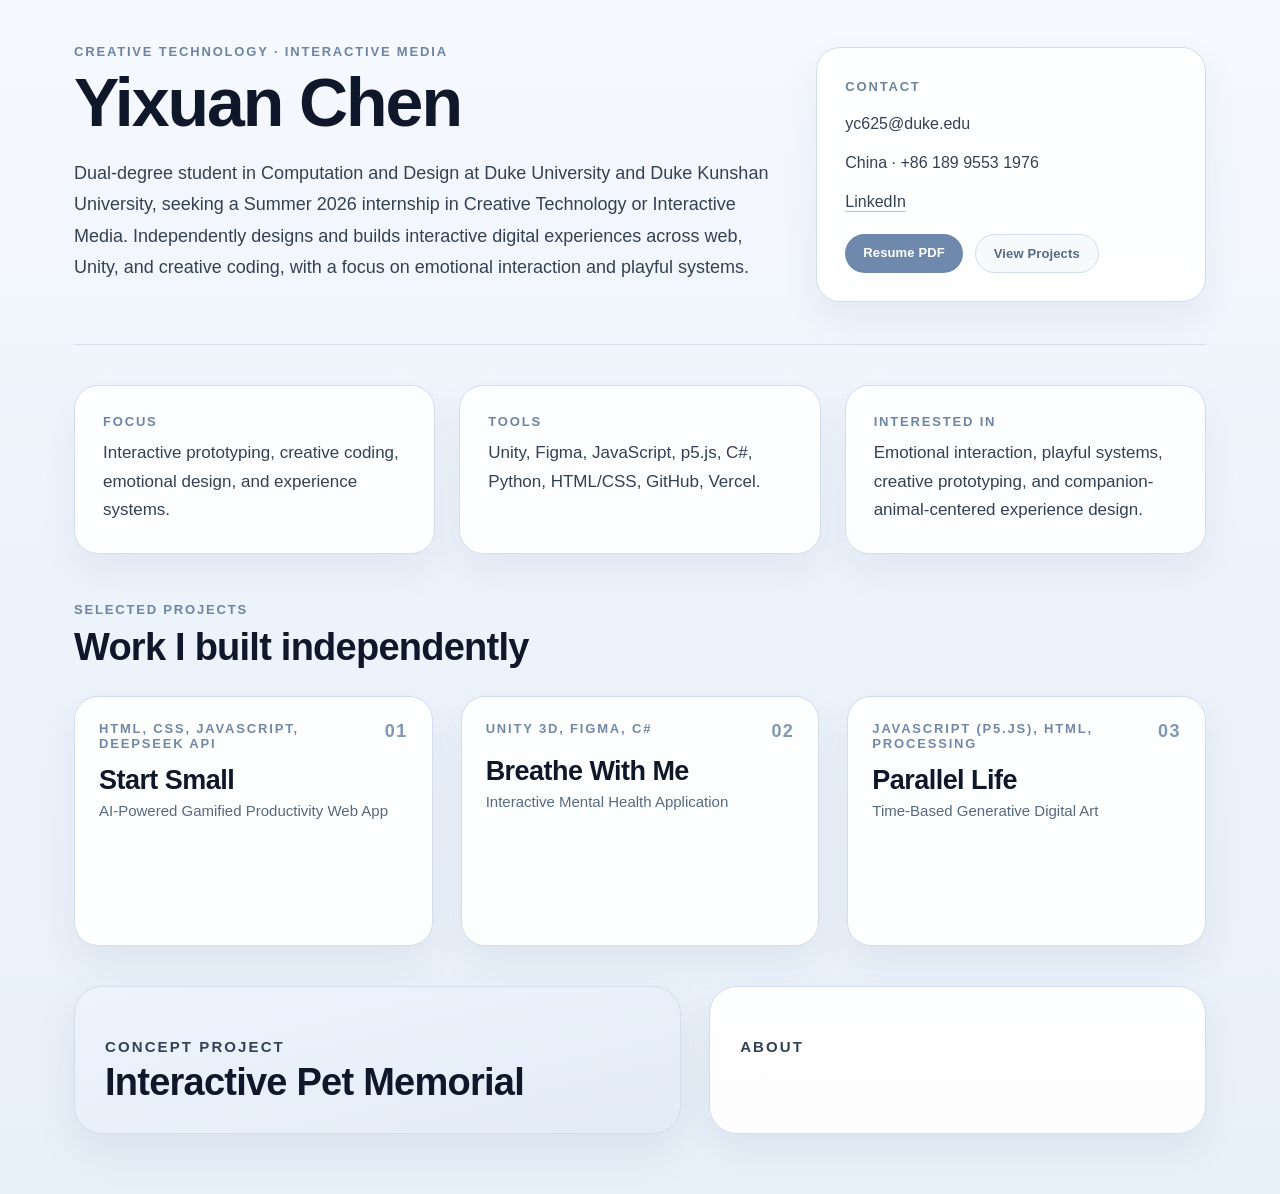
==== index.html @ 270a1a51 "Initial commit" ====
<!DOCTYPE html>
<html lang="en">
<head>
  <meta charset="UTF-8" />
  <meta name="viewport" content="width=device-width, initial-scale=1.0" />
  <title>Yixuan Chen | Portfolio</title>
  <meta
    name="description"
    content="Yixuan Chen - Creative Technology / Interactive Media portfolio"
  />
  <link rel="stylesheet" href="style.css" />
</head>
<body>
  <div class="page">
    <header class="hero">
      <div class="hero-text">
        <p class="eyebrow">Creative Technology · Interactive Media</p>
        <h1>Yixuan Chen</h1>
        <p class="summary">
          Dual-degree student in Computation and Design at Duke University and
          Duke Kunshan University, seeking a Summer 2026 internship in Creative
          Technology or Interactive Media. Independently designs and builds
          interactive digital experiences across web, Unity, and creative coding,
          with a focus on emotional interaction and playful systems.
        </p>
      </div>

      <div class="contact-card">
        <p class="card-label">Contact</p>
        <p>yc625@duke.edu</p>
        <p>China · +86 189 9553 1976</p>
        <p>
          <a
            href="https://linkedin.com/in/yixuan-chen-64a166403"
            target="_blank"
            rel="noreferrer"
          >
            LinkedIn
          </a>
        </p>

        <div class="button-row always-visible">
          <a class="btn btn-primary" href="resume.pdf" target="_blank">Resume PDF</a>
          <a class="btn btn-secondary" href="#projects">View Projects</a>
        </div>
      </div>
    </header>

    <section class="info-grid">
      <div class="info-card">
        <p class="card-label">Focus</p>
        <p>
          Interactive prototyping, creative coding, emotional design, and
          experience systems.
        </p>
      </div>

      <div class="info-card">
        <p class="card-label">Tools</p>
        <p>
          Unity, Figma, JavaScript, p5.js, C#, Python, HTML/CSS, GitHub, Vercel.
        </p>
      </div>

      <div class="info-card">
        <p class="card-label">Interested In</p>
        <p>
          Emotional interaction, playful systems, creative prototyping, and
          companion-animal-centered experience design.
        </p>
      </div>
    </section>

    <section class="projects-section" id="projects">
      <div class="section-heading">
        <p class="eyebrow">Selected Projects</p>
        <h2>Work I built independently</h2>
      </div>

      <div class="projects-grid">
        <article class="project-card">
          <div class="project-top">
            <p class="project-meta">HTML, CSS, JavaScript, DeepSeek API</p>
            <span class="project-emoji">01</span>
          </div>

          <div class="project-main">
            <h3>Start Small</h3>
            <p class="project-subtitle">AI-Powered Gamified Productivity Web App</p>
          </div>

          <div class="project-reveal">
            <p class="project-description">
              An AI-powered web experience that breaks overwhelming tasks into five
              actionable micro-steps using the DeepSeek API, built with a gamified
              interface, dynamic audio feedback, and personalized completion summaries.
            </p>

            <div class="button-row">
              <a
                class="btn btn-primary"
                href="https://start-small-seven.vercel.app"
                target="_blank"
                rel="noreferrer"
              >
                Live Demo
              </a>
            </div>
          </div>
        </article>

        <article class="project-card">
          <div class="project-top">
            <p class="project-meta">Unity 3D, Figma, C#</p>
            <span class="project-emoji">02</span>
          </div>

          <div class="project-main">
            <h3>Breathe With Me</h3>
            <p class="project-subtitle">Interactive Mental Health Application</p>
          </div>

          <div class="project-reveal">
            <p class="project-description">
              An interactive wellness application with nine guided breathing modes
              tailored to different emotional states, built end-to-end from UI/UX
              design in Figma to Unity implementation with custom timing and visual
              feedback systems.
            </p>

            <div class="button-row">
              <a
                class="btn btn-primary"
                href="https://chessiecyx.github.io/Breathe-With-Me/"
                target="_blank"
                rel="noreferrer"
              >
                Project Demo
              </a>
            </div>
          </div>
        </article>

        <article class="project-card">
          <div class="project-top">
            <p class="project-meta">JavaScript (p5.js), HTML, Processing</p>
            <span class="project-emoji">03</span>
          </div>

          <div class="project-main">
            <h3>Parallel Life</h3>
            <p class="project-subtitle">Time-Based Generative Digital Art</p>
          </div>

          <div class="project-reveal">
            <p class="project-description">
              A real-time generative artwork that renders a source image across an
              85-year simulated lifespan using 90,000 pixels, with time-based logic
              and interactive viewing modes connecting personal chronology with
              computational visual expression.
            </p>

            <div class="button-row">
              <a
                class="btn btn-primary"
                href="https://chessiecyx.github.io/Parallel-Life/"
                target="_blank"
                rel="noreferrer"
              >
                Live Demo
              </a>
            </div>
          </div>
        </article>
      </div>
    </section>

    <section class="bottom-grid">
      <div class="concept-card hover-card">
        <p class="card-label">Concept Project</p>
        <h2>Interactive Pet Memorial</h2>

        <div class="hover-reveal">
          <p>
            An early concept for an interactive digital memorial space centered on
            digital afterlife, remembrance, and emotional continuity.
          </p>
          <p class="muted">
            Exploring behavioral interaction and 3D environments for
            companion-animal-centered experience design.
          </p>
        </div>
      </div>

      <div class="about-card hover-card">
        <p class="card-label">About</p>

        <div class="hover-reveal visible-by-default-mobile">
          <p>
            I am a dual-degree student at Duke University and Duke Kunshan
            University studying Computation and Design. My work often explores
            emotional states, memory, time, and small moments of interaction
            through prototypes that are both expressive and technically built.
          </p>
        </div>
      </div>
    </section>
  </div>
</body>
</html>
---- style.css ----
* {
    box-sizing: border-box;
  }
  
  html {
    scroll-behavior: smooth;
  }
  
  body {
    margin: 0;
    font-family: Arial, Helvetica, sans-serif;
    color: #334155;
    background: linear-gradient(to bottom, #f6f9fe 0%, #edf3fb 48%, #e8f0f8 100%);
  }
  
  a {
    color: inherit;
    text-decoration: none;
  }
  
  .page {
    max-width: 1180px;
    margin: 0 auto;
    padding: 44px 24px 60px;
  }
  
  .eyebrow,
  .card-label,
  .project-meta {
    font-size: 13px;
    letter-spacing: 0.14em;
    text-transform: uppercase;
    color: #6d84a2;
    margin: 0 0 10px;
    font-weight: 600;
  }
  
  .hero {
    display: grid;
    grid-template-columns: 1.45fr 0.8fr;
    gap: 36px;
    align-items: end;
    padding-bottom: 42px;
    border-bottom: 1px solid rgba(126, 145, 171, 0.22);
  }
  
  .hero h1 {
    margin: 0;
    font-size: 68px;
    line-height: 0.98;
    color: #0f172a;
    letter-spacing: -0.03em;
  }
  
  .summary {
    max-width: 760px;
    margin-top: 22px;
    font-size: 18px;
    line-height: 1.75;
    color: #334155;
  }
  
  .contact-card,
  .info-card,
  .project-card,
  .about-card {
    background: rgba(255, 255, 255, 0.9);
    border: 1px solid #d3ddeb;
    border-radius: 24px;
    box-shadow: 0 16px 36px rgba(44, 72, 116, 0.07);
  }
  
  .contact-card {
    padding: 28px;
    backdrop-filter: blur(8px);
  }
  
  .contact-card p {
    margin: 0 0 12px;
    line-height: 1.7;
  }
  
  .contact-card a:not(.btn) {
    text-decoration: underline;
    text-decoration-color: #aebfd4;
    text-underline-offset: 4px;
  }
  
  .info-grid {
    display: grid;
    grid-template-columns: repeat(3, 1fr);
    gap: 24px;
    padding: 40px 0;
  }
  
  .info-card {
    padding: 28px;
  }
  
  .info-card p:last-child {
    margin: 0;
    font-size: 17px;
    line-height: 1.7;
    color: #334155;
  }
  
  .section-heading {
    margin-bottom: 28px;
  }
  
  .section-heading h2,
  .concept-card h2 {
    margin: 0;
    font-size: 38px;
    line-height: 1.08;
    color: #0f172a;
    letter-spacing: -0.02em;
  }
  
  .projects-section {
    padding: 8px 0 0;
  }
  
  .projects-grid {
    display: grid;
    grid-template-columns: repeat(3, 1fr);
    gap: 28px;
  }
  
  .project-card {
    padding: 24px 24px 22px;
    display: flex;
    flex-direction: column;
    min-height: 250px;
    transition: transform 0.24s ease, box-shadow 0.24s ease, border-color 0.24s ease, background 0.24s ease;
    overflow: hidden;
  }
  
  .project-card:hover {
    transform: translateY(-4px);
    border-color: #bccde1;
    box-shadow: 0 22px 44px rgba(78, 108, 148, 0.14);
    background: rgba(255, 255, 255, 0.97);
  }
  
  .project-top {
    display: flex;
    justify-content: space-between;
    align-items: flex-start;
    gap: 12px;
  }
  
  .project-meta {
    margin-bottom: 0;
    transition: color 0.24s ease;
    color: #7288a6;
  }
  
  .project-card:hover .project-meta {
    color: #567094;
  }
  
  .project-emoji {
    font-size: 18px;
    color: #8197b4;
    font-weight: 700;
    letter-spacing: 0.08em;
    transition: color 0.24s ease, transform 0.24s ease;
  }
  
  .project-card:hover .project-emoji {
    color: #587297;
    transform: translateY(-1px);
  }
  
  .project-main {
    margin-top: 14px;
  }
  
  .project-card h3 {
    margin: 0 0 4px;
    font-size: 27px;
    line-height: 1.12;
    color: #0f172a;
    letter-spacing: -0.02em;
  }
  
  .project-subtitle {
    margin: 0;
    font-size: 15px;
    line-height: 1.5;
    color: #556a82;
    transition: color 0.24s ease;
  }
  
  .project-card:hover .project-subtitle {
    color: #40566f;
  }
  
  .project-reveal {
    margin-top: auto;
    max-height: 0;
    opacity: 0;
    overflow: hidden;
    transform: translateY(8px);
    transition: max-height 0.35s ease, opacity 0.28s ease, transform 0.28s ease;
  }
  
  .project-card:hover .project-reveal,
  .project-card:focus-within .project-reveal {
    max-height: 240px;
    opacity: 1;
    transform: translateY(0);
  }
  
  .project-description {
    margin-top: 16px;
    margin-bottom: 0;
    font-size: 15px;
    line-height: 1.8;
    color: #334155;
  }
  
  .button-row {
    display: flex;
    flex-wrap: wrap;
    gap: 12px;
    margin-top: 18px;
  }
  
  .always-visible {
    margin-top: 18px;
  }
  
  .btn {
    display: inline-block;
    padding: 11px 18px;
    border-radius: 999px;
    font-size: 13px;
    font-weight: 600;
    letter-spacing: 0.01em;
    transition: all 0.22s ease;
  }
  
  .btn-primary {
    background: #6f89ad;
    color: white;
  }
  
  .btn-primary:hover {
    background: #5e7a9f;
    transform: translateY(-1px);
  }
  
  .btn-secondary {
    background: #f7fafd;
    color: #556a82;
    border: 1px solid #d1dce8;
  }
  
  .btn-secondary:hover {
    background: #eef4f9;
    transform: translateY(-1px);
  }
  
  .project-card .btn-primary {
    background: #7791b4;
  }
  
  .project-card:hover .btn-primary {
    background: #637fa4;
  }
  
  .project-card:hover .btn-primary:hover {
    background: #557095;
  }
  
  .bottom-grid {
    display: grid;
    grid-template-columns: 1.1fr 0.9fr;
    gap: 28px;
    padding-top: 40px;
  }
  
  .concept-card,
  .about-card {
    padding: 30px;
    border-radius: 28px;
    position: relative;
    overflow: hidden;
    transition: transform 0.24s ease, box-shadow 0.24s ease, border-color 0.24s ease, background 0.24s ease;
  }
  
  .concept-card {
    border: 1px solid #d3ddeb;
    background: linear-gradient(to bottom right, #edf4fe, #e3ebf6);
    box-shadow: 0 18px 40px rgba(78, 108, 148, 0.1);
  }
  
  .hover-card:hover {
    transform: translateY(-3px);
    border-color: #bccde1;
    box-shadow: 0 20px 42px rgba(78, 108, 148, 0.13);
  }
  
  .hover-reveal {
    max-height: 0;
    opacity: 0;
    overflow: hidden;
    transform: translateY(8px);
    transition: max-height 0.35s ease, opacity 0.28s ease, transform 0.28s ease;
  }
  
  .hover-card:hover .hover-reveal,
  .hover-card:focus-within .hover-reveal {
    max-height: 240px;
    opacity: 1;
    transform: translateY(0);
  }
  
  .concept-card p,
  .about-card p {
    margin: 16px 0 0;
    font-size: 15px;
    line-height: 1.9;
    color: #334155;
  }
  
  .muted {
    color: #556a82;
  }
  
  @media (max-width: 980px) {
    .hero,
    .info-grid,
    .projects-grid,
    .bottom-grid {
      grid-template-columns: 1fr;
    }
  
    .hero h1 {
      font-size: 50px;
    }
  
    .section-heading h2,
    .concept-card h2 {
      font-size: 32px;
    }
  
    .project-card {
      min-height: auto;
    }
  
    .project-reveal,
    .hover-reveal {
      max-height: 500px;
      opacity: 1;
      overflow: visible;
      transform: translateY(0);
    }
  }
  
  @media (hover: none) {
    .project-reveal,
    .hover-reveal {
      max-height: 500px;
      opacity: 1;
      overflow: visible;
      transform: translateY(0);
    }
  
    .project-card {
      min-height: auto;
    }
  }
  
  @media (max-width: 640px) {
    .page {
      padding: 28px 16px 40px;
    }
  
    .hero h1 {
      font-size: 40px;
    }
  
    .summary {
      font-size: 16px;
      line-height: 1.7;
    }
  
    .info-card p:last-child {
      font-size: 16px;
    }
  
    .project-card h3 {
      font-size: 24px;
    }
  
    .project-subtitle {
      font-size: 15px;
    }
  }
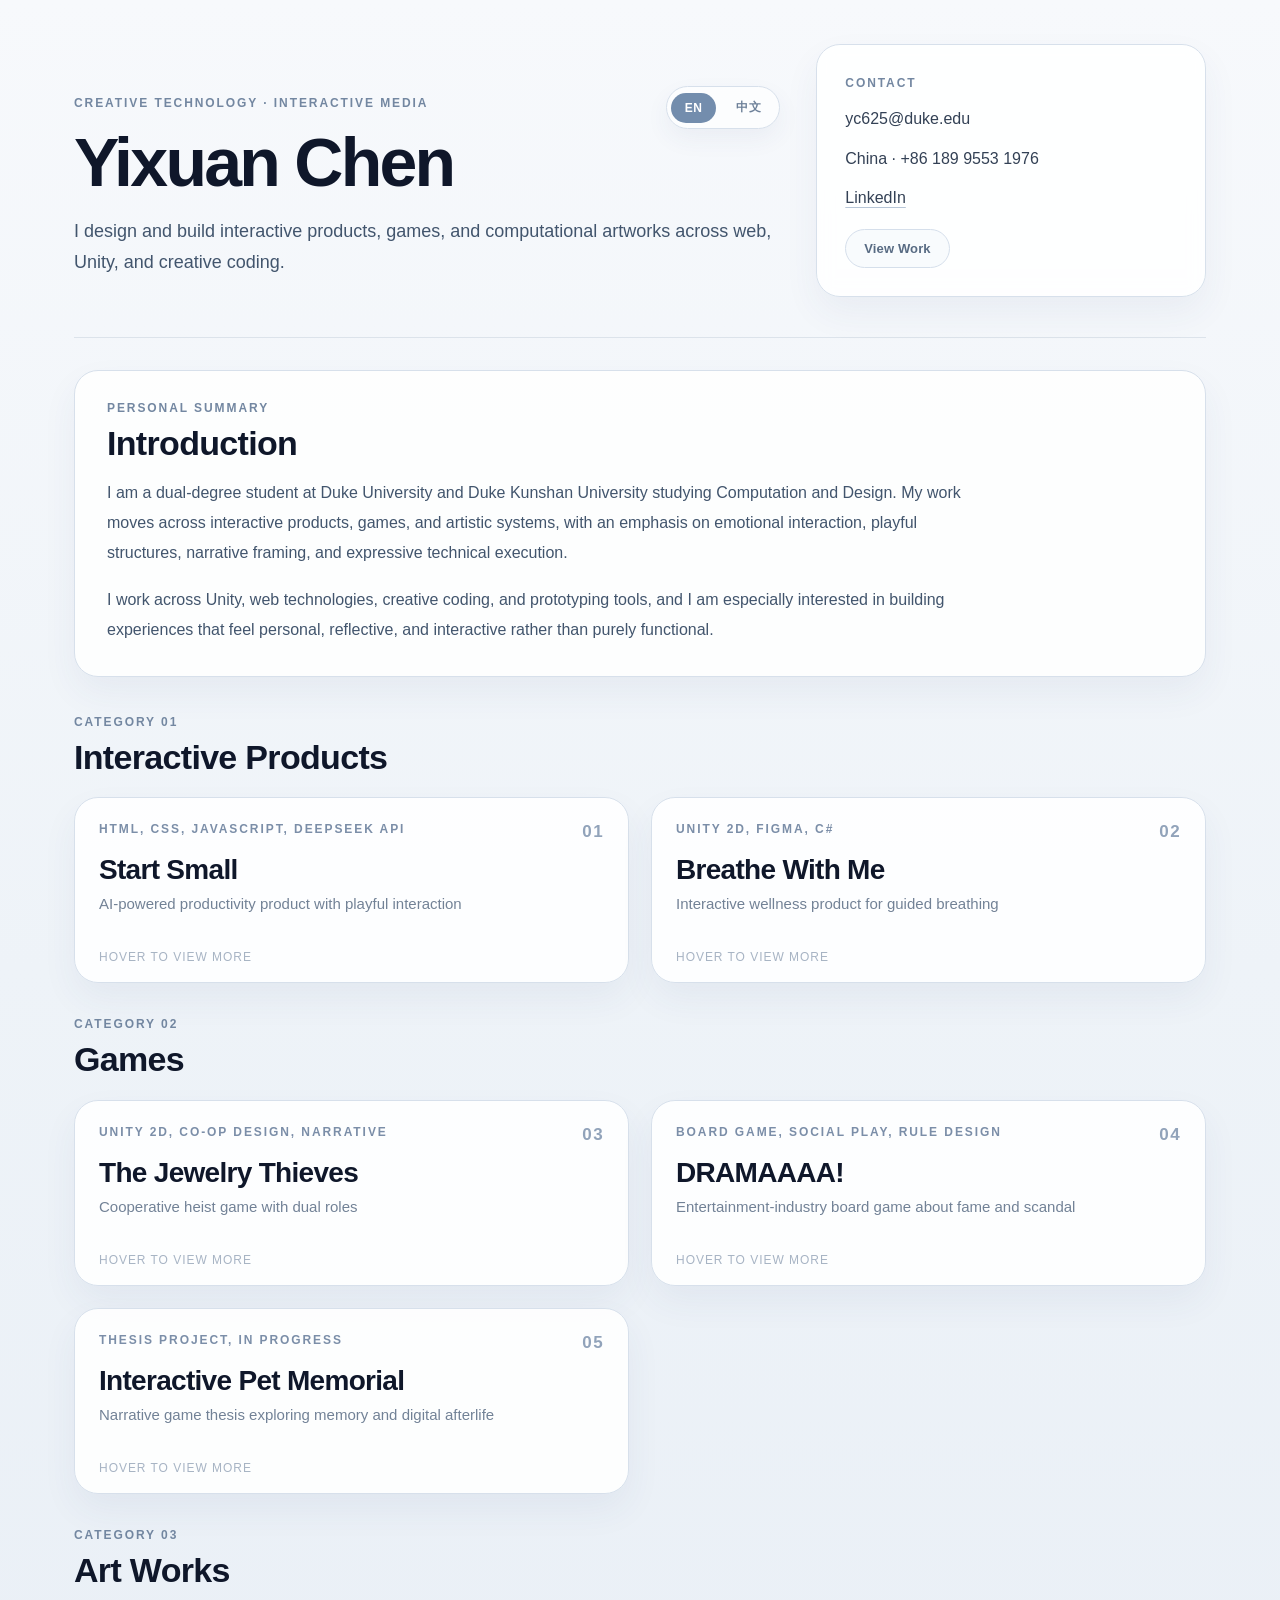
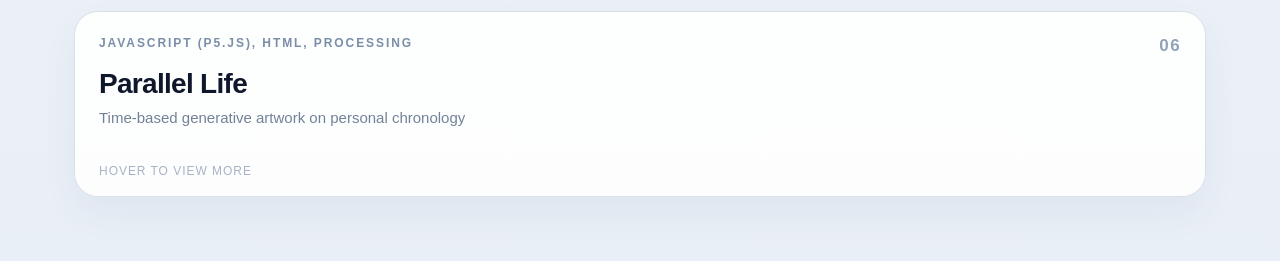
==== commit f2a513bd: "Updated some changes" ====
--- a/index.html
+++ b/index.html
@@ -14,21 +14,43 @@
   <div class="page">
     <header class="hero">
       <div class="hero-text">
-        <p class="eyebrow">Creative Technology · Interactive Media</p>
+        <div class="hero-topbar">
+          <p class="eyebrow">
+            <span class="lang lang-en active">Creative Technology · Interactive Media</span>
+            <span class="lang lang-zh">创意技术 · 交互媒体</span>
+          </p>
+
+          <div class="lang-switch" aria-label="Language switch">
+            <button class="lang-btn active" data-set-lang="en" type="button">EN</button>
+            <button class="lang-btn" data-set-lang="zh" type="button">中文</button>
+          </div>
+        </div>
+
         <h1>Yixuan Chen</h1>
+
         <p class="summary">
-          Dual-degree student in Computation and Design at Duke University and
-          Duke Kunshan University, seeking a Summer 2026 internship in Creative
-          Technology or Interactive Media. Independently designs and builds
-          interactive digital experiences across web, Unity, and creative coding,
-          with a focus on emotional interaction and playful systems.
+          <span class="lang lang-en active">
+            I design and build interactive products, games, and computational artworks
+            across web, Unity, and creative coding.
+          </span>
+          <span class="lang lang-zh">
+            我专注于设计与开发交互产品、游戏与计算艺术作品，使用网页技术、Unity 和创意编程进行表达与实现。
+          </span>
         </p>
       </div>
 
       <div class="contact-card">
-        <p class="card-label">Contact</p>
+        <p class="card-label">
+          <span class="lang lang-en active">Contact</span>
+          <span class="lang lang-zh">联系方式</span>
+        </p>
+
         <p>yc625@duke.edu</p>
-        <p>China · +86 189 9553 1976</p>
+        <p>
+          <span class="lang lang-en active">China · +86 189 9553 1976</span>
+          <span class="lang lang-zh">中国 · +86 189 9553 1976</span>
+        </p>
+
         <p>
           <a
             href="https://linkedin.com/in/yixuan-chen-64a166403"
@@ -40,171 +62,428 @@
         </p>
 
         <div class="button-row always-visible">
-          <a class="btn btn-primary" href="resume.pdf" target="_blank">Resume PDF</a>
-          <a class="btn btn-secondary" href="#projects">View Projects</a>
+          <a class="btn btn-secondary" href="#work">
+            <span class="lang lang-en active">View Work</span>
+            <span class="lang lang-zh">查看作品</span>
+          </a>
         </div>
       </div>
     </header>
 
-    <section class="info-grid">
-      <div class="info-card">
-        <p class="card-label">Focus</p>
+    <section class="intro-section">
+      <div class="intro-card">
+        <p class="card-label">
+          <span class="lang lang-en active">Personal Summary</span>
+          <span class="lang lang-zh">个人概述</span>
+        </p>
+
+        <h2>
+          <span class="lang lang-en active">Introduction</span>
+          <span class="lang lang-zh">自我介绍</span>
+        </h2>
+
         <p>
-          Interactive prototyping, creative coding, emotional design, and
-          experience systems.
-        </p>
-      </div>
-
-      <div class="info-card">
-        <p class="card-label">Tools</p>
+          <span class="lang lang-en active">
+            I am a dual-degree student at Duke University and Duke Kunshan University
+            studying Computation and Design. My work moves across interactive products,
+            games, and artistic systems, with an emphasis on emotional interaction,
+            playful structures, narrative framing, and expressive technical execution.
+          </span>
+          <span class="lang lang-zh">
+            我目前就读于杜克大学与昆山杜克大学联合培养项目，主修 Computation and Design。
+            我的创作横跨交互产品、游戏和艺术系统，关注情感交互、 playful 的结构设计、叙事表达，以及具有表现力的技术实现。
+          </span>
+        </p>
+
         <p>
-          Unity, Figma, JavaScript, p5.js, C#, Python, HTML/CSS, GitHub, Vercel.
-        </p>
-      </div>
-
-      <div class="info-card">
-        <p class="card-label">Interested In</p>
-        <p>
-          Emotional interaction, playful systems, creative prototyping, and
-          companion-animal-centered experience design.
+          <span class="lang lang-en active">
+            I work across Unity, web technologies, creative coding, and prototyping
+            tools, and I am especially interested in building experiences that feel
+            personal, reflective, and interactive rather than purely functional.
+          </span>
+          <span class="lang lang-zh">
+            我使用 Unity、网页技术、创意编程和多种原型工具进行设计与开发，
+            尤其希望创造那些具有个人感、反思性和互动性的体验，而不只是单纯功能导向的产品。
+          </span>
         </p>
       </div>
     </section>
 
-    <section class="projects-section" id="projects">
-      <div class="section-heading">
-        <p class="eyebrow">Selected Projects</p>
-        <h2>Work I built independently</h2>
-      </div>
-
-      <div class="projects-grid">
-        <article class="project-card">
-          <div class="project-top">
-            <p class="project-meta">HTML, CSS, JavaScript, DeepSeek API</p>
-            <span class="project-emoji">01</span>
-          </div>
-
-          <div class="project-main">
-            <h3>Start Small</h3>
-            <p class="project-subtitle">AI-Powered Gamified Productivity Web App</p>
-          </div>
-
-          <div class="project-reveal">
-            <p class="project-description">
-              An AI-powered web experience that breaks overwhelming tasks into five
-              actionable micro-steps using the DeepSeek API, built with a gamified
-              interface, dynamic audio feedback, and personalized completion summaries.
-            </p>
-
-            <div class="button-row">
-              <a
-                class="btn btn-primary"
-                href="https://start-small-seven.vercel.app"
-                target="_blank"
-                rel="noreferrer"
-              >
-                Live Demo
-              </a>
-            </div>
-          </div>
-        </article>
-
-        <article class="project-card">
-          <div class="project-top">
-            <p class="project-meta">Unity 3D, Figma, C#</p>
-            <span class="project-emoji">02</span>
-          </div>
-
-          <div class="project-main">
-            <h3>Breathe With Me</h3>
-            <p class="project-subtitle">Interactive Mental Health Application</p>
-          </div>
-
-          <div class="project-reveal">
-            <p class="project-description">
-              An interactive wellness application with nine guided breathing modes
-              tailored to different emotional states, built end-to-end from UI/UX
-              design in Figma to Unity implementation with custom timing and visual
-              feedback systems.
-            </p>
-
-            <div class="button-row">
-              <a
-                class="btn btn-primary"
-                href="https://chessiecyx.github.io/Breathe-With-Me/"
-                target="_blank"
-                rel="noreferrer"
-              >
-                Project Demo
-              </a>
-            </div>
-          </div>
-        </article>
-
-        <article class="project-card">
-          <div class="project-top">
-            <p class="project-meta">JavaScript (p5.js), HTML, Processing</p>
-            <span class="project-emoji">03</span>
-          </div>
-
-          <div class="project-main">
-            <h3>Parallel Life</h3>
-            <p class="project-subtitle">Time-Based Generative Digital Art</p>
-          </div>
-
-          <div class="project-reveal">
-            <p class="project-description">
-              A real-time generative artwork that renders a source image across an
-              85-year simulated lifespan using 90,000 pixels, with time-based logic
-              and interactive viewing modes connecting personal chronology with
-              computational visual expression.
-            </p>
-
-            <div class="button-row">
-              <a
-                class="btn btn-primary"
-                href="https://chessiecyx.github.io/Parallel-Life/"
-                target="_blank"
-                rel="noreferrer"
-              >
-                Live Demo
-              </a>
-            </div>
-          </div>
-        </article>
-      </div>
-    </section>
-
-    <section class="bottom-grid">
-      <div class="concept-card hover-card">
-        <p class="card-label">Concept Project</p>
-        <h2>Interactive Pet Memorial</h2>
-
-        <div class="hover-reveal">
-          <p>
-            An early concept for an interactive digital memorial space centered on
-            digital afterlife, remembrance, and emotional continuity.
+    <main id="work">
+      <section class="category-section">
+        <div class="section-heading">
+          <p class="eyebrow">
+            <span class="lang lang-en active">Category 01</span>
+            <span class="lang lang-zh">类别 01</span>
           </p>
-          <p class="muted">
-            Exploring behavioral interaction and 3D environments for
-            companion-animal-centered experience design.
+          <h2>
+            <span class="lang lang-en active">Interactive Products</span>
+            <span class="lang lang-zh">交互产品</span>
+          </h2>
+        </div>
+
+        <div class="projects-grid two-col">
+          <article class="project-card">
+            <div class="project-top">
+              <p class="project-meta">HTML, CSS, JavaScript, DeepSeek API</p>
+              <span class="project-emoji">01</span>
+            </div>
+
+            <div class="project-main">
+              <h3>Start Small</h3>
+              <p class="project-subtitle">
+                <span class="lang lang-en active">
+                  AI-powered productivity product with playful interaction
+                </span>
+                <span class="lang lang-zh">
+                  结合 playful interaction 的 AI 效率产品
+                </span>
+              </p>
+            </div>
+
+            <div class="project-reveal">
+              <p class="project-description">
+                <span class="lang lang-en active">
+                  A web product that breaks overwhelming tasks into five actionable
+                  micro-steps using the DeepSeek API, framed through a gamified interface
+                  and personalized completion feedback.
+                </span>
+                <span class="lang lang-zh">
+                  一个基于 DeepSeek API 的网页产品，把令人有压力的大任务拆解为五个可执行的小步骤，
+                  并通过游戏化界面与个性化反馈提升完成体验。
+                </span>
+              </p>
+
+              <div class="button-row">
+                <a
+                  class="btn btn-primary"
+                  href="https://start-small-seven.vercel.app"
+                  target="_blank"
+                  rel="noreferrer"
+                >
+                  <span class="lang lang-en active">View Project</span>
+                  <span class="lang lang-zh">查看项目</span>
+                </a>
+              </div>
+            </div>
+
+            <div class="project-hint">
+              <span class="lang lang-en active">Hover to view more</span>
+              <span class="lang lang-zh">悬停查看更多</span>
+            </div>
+          </article>
+
+          <article class="project-card">
+            <div class="project-top">
+              <p class="project-meta">Unity 2D, Figma, C#</p>
+              <span class="project-emoji">02</span>
+            </div>
+
+            <div class="project-main">
+              <h3>Breathe With Me</h3>
+              <p class="project-subtitle">
+                <span class="lang lang-en active">
+                  Interactive wellness product for guided breathing
+                </span>
+                <span class="lang lang-zh">
+                  面向呼吸引导的交互式健康产品
+                </span>
+              </p>
+            </div>
+
+            <div class="project-reveal">
+              <p class="project-description">
+                <span class="lang lang-en active">
+                  An interactive wellness application with nine guided breathing modes,
+                  designed in Figma and built in Unity with custom timing and visual
+                  feedback systems.
+                </span>
+                <span class="lang lang-zh">
+                  一个包含九种呼吸模式的交互式健康应用，
+                  从 Figma 界面设计到 Unity 2D 实现均由我独立完成，并加入了节奏控制与视觉反馈系统。
+                </span>
+              </p>
+
+              <div class="button-row">
+                <a
+                  class="btn btn-primary"
+                  href="https://chessiecyx.github.io/Breathe-With-Me/"
+                  target="_blank"
+                  rel="noreferrer"
+                >
+                  <span class="lang lang-en active">View Project</span>
+                  <span class="lang lang-zh">查看项目</span>
+                </a>
+              </div>
+            </div>
+
+            <div class="project-hint">
+              <span class="lang lang-en active">Hover to view more</span>
+              <span class="lang lang-zh">悬停查看更多</span>
+            </div>
+          </article>
+        </div>
+      </section>
+
+      <section class="category-section">
+        <div class="section-heading">
+          <p class="eyebrow">
+            <span class="lang lang-en active">Category 02</span>
+            <span class="lang lang-zh">类别 02</span>
           </p>
-        </div>
-      </div>
-
-      <div class="about-card hover-card">
-        <p class="card-label">About</p>
-
-        <div class="hover-reveal visible-by-default-mobile">
-          <p>
-            I am a dual-degree student at Duke University and Duke Kunshan
-            University studying Computation and Design. My work often explores
-            emotional states, memory, time, and small moments of interaction
-            through prototypes that are both expressive and technically built.
+          <h2>
+            <span class="lang lang-en active">Games</span>
+            <span class="lang lang-zh">游戏</span>
+          </h2>
+        </div>
+
+        <div class="projects-grid two-col">
+          <article class="project-card">
+            <div class="project-top">
+              <p class="project-meta">Unity 2D, Co-op Design, Narrative</p>
+              <span class="project-emoji">03</span>
+            </div>
+
+            <div class="project-main">
+              <h3>The Jewelry Thieves</h3>
+              <p class="project-subtitle">
+                <span class="lang lang-en active">
+                  Cooperative heist game with dual roles
+                </span>
+                <span class="lang lang-zh">
+                  双角色协作式盗窃题材游戏
+                </span>
+              </p>
+            </div>
+
+            <div class="project-reveal">
+              <p class="project-description">
+                <span class="lang lang-en active">
+                  A two-player Unity 2D game inspired by the Louvre theft incident,
+                  combining cooperation, narrative setup, tutorial flow, and
+                  success-versus-failure outcomes.
+                </span>
+                <span class="lang lang-zh">
+                  一款受卢浮宫失窃事件启发的双人 Unity 2D 游戏，
+                  结合协作玩法、叙事铺垫、教程流程以及成功与失败两种结局状态。
+                </span>
+              </p>
+
+              <div class="button-row">
+                <a class="btn btn-primary" href="The_Jewelry_Thieves/index.html">
+                  <span class="lang lang-en active">View Project</span>
+                  <span class="lang lang-zh">查看项目</span>
+                </a>
+              </div>
+            </div>
+
+            <div class="project-hint">
+              <span class="lang lang-en active">Hover to view more</span>
+              <span class="lang lang-zh">悬停查看更多</span>
+            </div>
+          </article>
+
+          <article class="project-card">
+            <div class="project-top">
+              <p class="project-meta">Board Game, Social Play, Rule Design</p>
+              <span class="project-emoji">04</span>
+            </div>
+
+            <div class="project-main">
+              <h3>DRAMAAAA!</h3>
+              <p class="project-subtitle">
+                <span class="lang lang-en active">
+                  Entertainment-industry board game about fame and scandal
+                </span>
+                <span class="lang lang-zh">
+                  围绕名望、财富与丑闻展开的娱乐圈桌游
+                </span>
+              </p>
+            </div>
+
+            <div class="project-reveal">
+              <p class="project-description">
+                <span class="lang lang-en active">
+                  A theatrical social board game set in the entertainment industry,
+                  where players compete through fame, fortune, favors, and scandal
+                  while navigating a dramatic system of reputation and reversal.
+                </span>
+                <span class="lang lang-zh">
+                  一个以娱乐圈为背景的戏剧化社交桌游。玩家围绕名望、财富、人情与丑闻展开竞争，
+                  并在充满反转与声望博弈的系统中争夺最终胜利。
+                </span>
+              </p>
+
+              <div class="button-row">
+                <a class="btn btn-primary" href="DRAMAAAA/index.html">
+                  <span class="lang lang-en active">View Project</span>
+                  <span class="lang lang-zh">查看项目</span>
+                </a>
+              </div>
+            </div>
+
+            <div class="project-hint">
+              <span class="lang lang-en active">Hover to view more</span>
+              <span class="lang lang-zh">悬停查看更多</span>
+            </div>
+          </article>
+
+          <article class="project-card project-placeholder">
+            <div class="project-top">
+              <p class="project-meta">
+                <span class="lang lang-en active">Thesis Project, In Progress</span>
+                <span class="lang lang-zh">毕业设计，进行中</span>
+              </p>
+              <span class="project-emoji">05</span>
+            </div>
+
+            <div class="project-main">
+              <h3>Interactive Pet Memorial</h3>
+              <p class="project-subtitle">
+                <span class="lang lang-en active">
+                  Narrative game thesis exploring memory and digital afterlife
+                </span>
+                <span class="lang lang-zh">
+                  探索记忆与数字延续性的叙事游戏毕业设计
+                </span>
+              </p>
+            </div>
+
+            <div class="project-reveal">
+              <p class="project-description">
+                <span class="lang lang-en active">
+                  My ongoing capstone project. Currently in concept development, focused on
+                  remembrance, emotional continuity, and companion-animal-centered interaction.
+                </span>
+                <span class="lang lang-zh">
+                  我正在进行中的毕业设计项目，目前处于概念发展阶段，
+                  聚焦纪念、情感延续，以及以陪伴动物为中心的互动体验。
+                </span>
+              </p>
+
+              <div class="button-row">
+                <span class="btn btn-disabled">
+                  <span class="lang lang-en active">In Progress</span>
+                  <span class="lang lang-zh">进行中</span>
+                </span>
+              </div>
+            </div>
+
+            <div class="project-hint">
+              <span class="lang lang-en active">Hover to view more</span>
+              <span class="lang lang-zh">悬停查看更多</span>
+            </div>
+          </article>
+        </div>
+      </section>
+
+      <section class="category-section">
+        <div class="section-heading">
+          <p class="eyebrow">
+            <span class="lang lang-en active">Category 03</span>
+            <span class="lang lang-zh">类别 03</span>
           </p>
-        </div>
-      </div>
-    </section>
+          <h2>
+            <span class="lang lang-en active">Art Works</span>
+            <span class="lang lang-zh">艺术作品</span>
+          </h2>
+        </div>
+
+        <div class="projects-grid one-col">
+          <article class="project-card">
+            <div class="project-top">
+              <p class="project-meta">JavaScript (p5.js), HTML, Processing</p>
+              <span class="project-emoji">06</span>
+            </div>
+
+            <div class="project-main">
+              <h3>Parallel Life</h3>
+              <p class="project-subtitle">
+                <span class="lang lang-en active">
+                  Time-based generative artwork on personal chronology
+                </span>
+                <span class="lang lang-zh">
+                  围绕个人时间线展开的时间型生成艺术作品
+                </span>
+              </p>
+            </div>
+
+            <div class="project-reveal">
+              <p class="project-description">
+                <span class="lang lang-en active">
+                  A real-time generative artwork that renders a source image across an
+                  85-year simulated lifespan using 90,000 pixels, connecting personal
+                  chronology with computational visual expression.
+                </span>
+                <span class="lang lang-zh">
+                  一件实时生成艺术作品，通过 90,000 个像素在模拟的 85 年生命历程中逐步重构图像，
+                  将个人时间经验与计算视觉表达联系起来。
+                </span>
+              </p>
+
+              <div class="button-row">
+                <a
+                  class="btn btn-primary"
+                  href="https://chessiecyx.github.io/Parallel-Life/"
+                  target="_blank"
+                  rel="noreferrer"
+                >
+                  <span class="lang lang-en active">View Project</span>
+                  <span class="lang lang-zh">查看项目</span>
+                </a>
+              </div>
+            </div>
+
+            <div class="project-hint">
+              <span class="lang lang-en active">Hover to view more</span>
+              <span class="lang lang-zh">悬停查看更多</span>
+            </div>
+          </article>
+        </div>
+      </section>
+    </main>
   </div>
+
+  <script>
+    const langButtons = document.querySelectorAll("[data-set-lang]");
+    const htmlEl = document.documentElement;
+
+    function setLanguage(lang) {
+      htmlEl.setAttribute("lang", lang);
+
+      document.querySelectorAll(".lang").forEach((el) => {
+        el.classList.remove("active");
+      });
+
+      document.querySelectorAll(".lang-" + lang).forEach((el) => {
+        el.classList.add("active");
+      });
+
+      langButtons.forEach((btn) => {
+        btn.classList.toggle("active", btn.dataset.setLang === lang);
+      });
+
+      try {
+        localStorage.setItem("portfolio-language", lang);
+      } catch (e) {}
+    }
+
+    langButtons.forEach((btn) => {
+      btn.addEventListener("click", () => {
+        setLanguage(btn.dataset.setLang);
+      });
+    });
+
+    try {
+      const savedLang = localStorage.getItem("portfolio-language");
+      if (savedLang === "zh" || savedLang === "en") {
+        setLanguage(savedLang);
+      } else {
+        setLanguage("en");
+      }
+    } catch (e) {
+      setLanguage("en");
+    }
+  </script>
 </body>
 </html>
--- a/style.css
+++ b/style.css
@@ -1,402 +1,465 @@
 * {
-    box-sizing: border-box;
-  }
-  
-  html {
-    scroll-behavior: smooth;
-  }
-  
-  body {
-    margin: 0;
-    font-family: Arial, Helvetica, sans-serif;
-    color: #334155;
-    background: linear-gradient(to bottom, #f6f9fe 0%, #edf3fb 48%, #e8f0f8 100%);
-  }
-  
-  a {
-    color: inherit;
-    text-decoration: none;
-  }
-  
+  box-sizing: border-box;
+}
+
+html {
+  scroll-behavior: smooth;
+}
+
+body {
+  margin: 0;
+  font-family: Arial, Helvetica, sans-serif;
+  color: #334155;
+  background: linear-gradient(to bottom, #f7f9fc 0%, #eef3f8 52%, #e9eff6 100%);
+}
+
+a {
+  color: inherit;
+  text-decoration: none;
+}
+
+.page {
+  max-width: 1180px;
+  margin: 0 auto;
+  padding: 44px 24px 64px;
+}
+
+.lang {
+  display: none;
+}
+
+.lang.active {
+  display: inline;
+}
+
+.eyebrow,
+.card-label,
+.project-meta {
+  font-size: 12px;
+  letter-spacing: 0.16em;
+  text-transform: uppercase;
+  color: #7387a1;
+  margin: 0 0 10px;
+  font-weight: 600;
+}
+
+.hero {
+  display: grid;
+  grid-template-columns: 1.45fr 0.8fr;
+  gap: 36px;
+  align-items: end;
+  padding-bottom: 40px;
+  border-bottom: 1px solid rgba(126, 145, 171, 0.2);
+}
+
+.hero-topbar {
+  display: flex;
+  align-items: center;
+  justify-content: space-between;
+  gap: 16px;
+}
+
+.lang-switch {
+  display: inline-flex;
+  align-items: center;
+  gap: 6px;
+  padding: 4px;
+  border-radius: 999px;
+  background: rgba(255, 255, 255, 0.72);
+  border: 1px solid #d7e0eb;
+  box-shadow: 0 10px 24px rgba(44, 72, 116, 0.06);
+  flex-shrink: 0;
+}
+
+.lang-btn {
+  border: none;
+  background: transparent;
+  color: #6d8099;
+  padding: 8px 14px;
+  border-radius: 999px;
+  font-size: 12px;
+  font-weight: 700;
+  letter-spacing: 0.04em;
+  cursor: pointer;
+  transition:
+    background 320ms ease,
+    color 320ms ease,
+    transform 320ms ease;
+}
+
+.lang-btn:hover {
+  color: #435b78;
+  transform: translateY(-1px);
+}
+
+.lang-btn.active {
+  background: #738dad;
+  color: #ffffff;
+}
+
+.hero h1 {
+  margin: 0;
+  font-size: 68px;
+  line-height: 0.98;
+  color: #0f172a;
+  letter-spacing: -0.04em;
+}
+
+.summary {
+  max-width: 700px;
+  margin-top: 20px;
+  font-size: 18px;
+  line-height: 1.75;
+  color: #42556d;
+}
+
+.contact-card,
+.intro-card,
+.project-card {
+  background: rgba(255, 255, 255, 0.88);
+  border: 1px solid #d7e0eb;
+  border-radius: 24px;
+  box-shadow: 0 16px 36px rgba(44, 72, 116, 0.06);
+}
+
+.contact-card {
+  padding: 28px;
+  backdrop-filter: blur(8px);
+}
+
+.contact-card p {
+  margin: 0 0 12px;
+  line-height: 1.7;
+}
+
+.contact-card a:not(.btn) {
+  text-decoration: underline;
+  text-decoration-color: #b7c6d7;
+  text-underline-offset: 4px;
+}
+
+.intro-section {
+  padding: 32px 0 4px;
+}
+
+.intro-card {
+  padding: 30px 32px;
+}
+
+.intro-card h2 {
+  margin: 0;
+  font-size: 34px;
+  line-height: 1.08;
+  color: #0f172a;
+  letter-spacing: -0.02em;
+}
+
+.intro-card p:not(.card-label) {
+  margin: 16px 0 0;
+  max-width: 880px;
+  font-size: 16px;
+  line-height: 1.9;
+  color: #42556d;
+}
+
+.section-heading {
+  margin-bottom: 22px;
+}
+
+.section-heading h2 {
+  margin: 0;
+  font-size: 34px;
+  line-height: 1.08;
+  color: #0f172a;
+  letter-spacing: -0.02em;
+}
+
+.category-section {
+  padding-top: 34px;
+}
+
+.projects-grid {
+  display: grid;
+  gap: 22px;
+}
+
+.projects-grid.two-col {
+  grid-template-columns: repeat(2, 1fr);
+}
+
+.projects-grid.one-col {
+  grid-template-columns: 1fr;
+}
+
+.project-card {
+  position: relative;
+  padding: 24px 24px 18px;
+  display: flex;
+  flex-direction: column;
+  min-height: 186px;
+  transition:
+    transform 520ms cubic-bezier(0.22, 1, 0.36, 1),
+    box-shadow 520ms cubic-bezier(0.22, 1, 0.36, 1),
+    border-color 520ms cubic-bezier(0.22, 1, 0.36, 1),
+    background 520ms cubic-bezier(0.22, 1, 0.36, 1);
+  overflow: hidden;
+  will-change: transform;
+}
+
+.project-card:hover {
+  transform: translateY(-3px);
+  border-color: #c0cfdf;
+  box-shadow: 0 24px 46px rgba(78, 108, 148, 0.1);
+  background: rgba(255, 255, 255, 0.96);
+}
+
+.project-top {
+  display: flex;
+  justify-content: space-between;
+  align-items: flex-start;
+  gap: 12px;
+}
+
+.project-meta {
+  margin-bottom: 0;
+  color: #7b8ea8;
+  transition: color 420ms ease;
+}
+
+.project-card:hover .project-meta {
+  color: #647c9d;
+}
+
+.project-emoji {
+  font-size: 17px;
+  color: #91a3ba;
+  font-weight: 700;
+  letter-spacing: 0.08em;
+  transition:
+    color 420ms ease,
+    transform 520ms cubic-bezier(0.22, 1, 0.36, 1);
+}
+
+.project-card:hover .project-emoji {
+  color: #607a9c;
+  transform: translateY(-1px);
+}
+
+.project-main {
+  margin-top: 12px;
+}
+
+.project-card h3 {
+  margin: 0 0 6px;
+  font-size: 28px;
+  line-height: 1.14;
+  color: #0f172a;
+  letter-spacing: -0.025em;
+}
+
+.project-subtitle {
+  margin: 0;
+  font-size: 15px;
+  line-height: 1.58;
+  color: #5f7188;
+  opacity: 0.88;
+  max-width: 92%;
+  transition:
+    color 420ms ease,
+    opacity 420ms ease;
+}
+
+.project-card:hover .project-subtitle {
+  color: #475c75;
+  opacity: 1;
+}
+
+.project-reveal {
+  margin-top: 14px;
+  max-height: 0;
+  opacity: 0;
+  overflow: hidden;
+  transform: translateY(10px);
+  transition:
+    max-height 700ms cubic-bezier(0.22, 1, 0.36, 1),
+    opacity 520ms ease,
+    transform 700ms cubic-bezier(0.22, 1, 0.36, 1);
+}
+
+.project-card:hover .project-reveal,
+.project-card:focus-within .project-reveal {
+  max-height: 240px;
+  opacity: 1;
+  transform: translateY(0);
+}
+
+.project-description {
+  margin: 0;
+  font-size: 14px;
+  line-height: 1.78;
+  color: #52647d;
+}
+
+.project-hint {
+  margin-top: auto;
+  padding-top: 14px;
+  font-size: 12px;
+  letter-spacing: 0.08em;
+  text-transform: uppercase;
+  color: #91a1b5;
+  opacity: 0.8;
+  transition:
+    opacity 420ms ease,
+    transform 520ms cubic-bezier(0.22, 1, 0.36, 1);
+}
+
+.project-card:hover .project-hint {
+  opacity: 0;
+  transform: translateY(6px);
+}
+
+.button-row {
+  display: flex;
+  flex-wrap: wrap;
+  gap: 12px;
+  margin-top: 18px;
+}
+
+.always-visible {
+  margin-top: 18px;
+}
+
+.btn {
+  display: inline-block;
+  padding: 11px 18px;
+  border-radius: 999px;
+  font-size: 13px;
+  font-weight: 600;
+  letter-spacing: 0.01em;
+  transition:
+    transform 360ms cubic-bezier(0.22, 1, 0.36, 1),
+    background 360ms ease,
+    color 360ms ease,
+    border-color 360ms ease;
+}
+
+.btn-primary {
+  background: #738dad;
+  color: white;
+}
+
+.btn-primary:hover {
+  background: #627e9f;
+  transform: translateY(-1px);
+}
+
+.btn-secondary {
+  background: #f8fbfd;
+  color: #586b83;
+  border: 1px solid #d5dfeb;
+}
+
+.btn-secondary:hover {
+  background: #eef4f8;
+  transform: translateY(-1px);
+}
+
+.btn-disabled {
+  background: #eef2f6;
+  color: #7b8a9b;
+  border: 1px solid #d9e1ea;
+  cursor: default;
+}
+
+.project-placeholder:hover .btn-disabled {
+  transform: none;
+}
+
+@media (max-width: 980px) {
+  .hero,
+  .projects-grid.two-col {
+    grid-template-columns: 1fr;
+  }
+
+  .hero-topbar {
+    align-items: flex-start;
+    flex-direction: column;
+  }
+
+  .hero h1 {
+    font-size: 50px;
+  }
+
+  .section-heading h2,
+  .intro-card h2 {
+    font-size: 30px;
+  }
+
+  .project-card {
+    min-height: auto;
+  }
+
+  .project-reveal {
+    max-height: 500px;
+    opacity: 1;
+    overflow: visible;
+    transform: translateY(0);
+  }
+
+  .project-hint {
+    display: none;
+  }
+}
+
+@media (hover: none) {
+  .project-reveal {
+    max-height: 500px;
+    opacity: 1;
+    overflow: visible;
+    transform: translateY(0);
+  }
+
+  .project-hint {
+    display: none;
+  }
+
+  .project-card {
+    min-height: auto;
+  }
+}
+
+@media (max-width: 640px) {
   .page {
-    max-width: 1180px;
-    margin: 0 auto;
-    padding: 44px 24px 60px;
-  }
-  
-  .eyebrow,
-  .card-label,
-  .project-meta {
-    font-size: 13px;
-    letter-spacing: 0.14em;
-    text-transform: uppercase;
-    color: #6d84a2;
-    margin: 0 0 10px;
-    font-weight: 600;
-  }
-  
-  .hero {
-    display: grid;
-    grid-template-columns: 1.45fr 0.8fr;
-    gap: 36px;
-    align-items: end;
-    padding-bottom: 42px;
-    border-bottom: 1px solid rgba(126, 145, 171, 0.22);
-  }
-  
+    padding: 28px 16px 40px;
+  }
+
   .hero h1 {
-    margin: 0;
-    font-size: 68px;
-    line-height: 0.98;
-    color: #0f172a;
-    letter-spacing: -0.03em;
-  }
-  
+    font-size: 40px;
+  }
+
   .summary {
-    max-width: 760px;
-    margin-top: 22px;
-    font-size: 18px;
-    line-height: 1.75;
-    color: #334155;
-  }
-  
-  .contact-card,
-  .info-card,
-  .project-card,
-  .about-card {
-    background: rgba(255, 255, 255, 0.9);
-    border: 1px solid #d3ddeb;
-    border-radius: 24px;
-    box-shadow: 0 16px 36px rgba(44, 72, 116, 0.07);
-  }
-  
-  .contact-card {
-    padding: 28px;
-    backdrop-filter: blur(8px);
-  }
-  
-  .contact-card p {
-    margin: 0 0 12px;
+    font-size: 16px;
     line-height: 1.7;
   }
-  
-  .contact-card a:not(.btn) {
-    text-decoration: underline;
-    text-decoration-color: #aebfd4;
-    text-underline-offset: 4px;
-  }
-  
-  .info-grid {
-    display: grid;
-    grid-template-columns: repeat(3, 1fr);
-    gap: 24px;
-    padding: 40px 0;
-  }
-  
-  .info-card {
-    padding: 28px;
-  }
-  
-  .info-card p:last-child {
-    margin: 0;
-    font-size: 17px;
-    line-height: 1.7;
-    color: #334155;
-  }
-  
-  .section-heading {
-    margin-bottom: 28px;
-  }
-  
-  .section-heading h2,
-  .concept-card h2 {
-    margin: 0;
-    font-size: 38px;
-    line-height: 1.08;
-    color: #0f172a;
-    letter-spacing: -0.02em;
-  }
-  
-  .projects-section {
-    padding: 8px 0 0;
-  }
-  
-  .projects-grid {
-    display: grid;
-    grid-template-columns: repeat(3, 1fr);
-    gap: 28px;
-  }
-  
-  .project-card {
-    padding: 24px 24px 22px;
-    display: flex;
-    flex-direction: column;
-    min-height: 250px;
-    transition: transform 0.24s ease, box-shadow 0.24s ease, border-color 0.24s ease, background 0.24s ease;
-    overflow: hidden;
-  }
-  
-  .project-card:hover {
-    transform: translateY(-4px);
-    border-color: #bccde1;
-    box-shadow: 0 22px 44px rgba(78, 108, 148, 0.14);
-    background: rgba(255, 255, 255, 0.97);
-  }
-  
-  .project-top {
-    display: flex;
-    justify-content: space-between;
-    align-items: flex-start;
-    gap: 12px;
-  }
-  
-  .project-meta {
-    margin-bottom: 0;
-    transition: color 0.24s ease;
-    color: #7288a6;
-  }
-  
-  .project-card:hover .project-meta {
-    color: #567094;
-  }
-  
-  .project-emoji {
-    font-size: 18px;
-    color: #8197b4;
-    font-weight: 700;
-    letter-spacing: 0.08em;
-    transition: color 0.24s ease, transform 0.24s ease;
-  }
-  
-  .project-card:hover .project-emoji {
-    color: #587297;
-    transform: translateY(-1px);
-  }
-  
-  .project-main {
-    margin-top: 14px;
-  }
-  
+
+  .intro-card {
+    padding: 24px 20px;
+  }
+
   .project-card h3 {
-    margin: 0 0 4px;
-    font-size: 27px;
-    line-height: 1.12;
-    color: #0f172a;
-    letter-spacing: -0.02em;
-  }
-  
+    font-size: 24px;
+  }
+
   .project-subtitle {
-    margin: 0;
     font-size: 15px;
-    line-height: 1.5;
-    color: #556a82;
-    transition: color 0.24s ease;
-  }
-  
-  .project-card:hover .project-subtitle {
-    color: #40566f;
-  }
-  
-  .project-reveal {
-    margin-top: auto;
-    max-height: 0;
-    opacity: 0;
-    overflow: hidden;
-    transform: translateY(8px);
-    transition: max-height 0.35s ease, opacity 0.28s ease, transform 0.28s ease;
-  }
-  
-  .project-card:hover .project-reveal,
-  .project-card:focus-within .project-reveal {
-    max-height: 240px;
-    opacity: 1;
-    transform: translateY(0);
-  }
-  
-  .project-description {
-    margin-top: 16px;
-    margin-bottom: 0;
-    font-size: 15px;
-    line-height: 1.8;
-    color: #334155;
-  }
-  
-  .button-row {
-    display: flex;
-    flex-wrap: wrap;
-    gap: 12px;
-    margin-top: 18px;
-  }
-  
-  .always-visible {
-    margin-top: 18px;
-  }
-  
-  .btn {
-    display: inline-block;
-    padding: 11px 18px;
-    border-radius: 999px;
-    font-size: 13px;
-    font-weight: 600;
-    letter-spacing: 0.01em;
-    transition: all 0.22s ease;
-  }
-  
-  .btn-primary {
-    background: #6f89ad;
-    color: white;
-  }
-  
-  .btn-primary:hover {
-    background: #5e7a9f;
-    transform: translateY(-1px);
-  }
-  
-  .btn-secondary {
-    background: #f7fafd;
-    color: #556a82;
-    border: 1px solid #d1dce8;
-  }
-  
-  .btn-secondary:hover {
-    background: #eef4f9;
-    transform: translateY(-1px);
-  }
-  
-  .project-card .btn-primary {
-    background: #7791b4;
-  }
-  
-  .project-card:hover .btn-primary {
-    background: #637fa4;
-  }
-  
-  .project-card:hover .btn-primary:hover {
-    background: #557095;
-  }
-  
-  .bottom-grid {
-    display: grid;
-    grid-template-columns: 1.1fr 0.9fr;
-    gap: 28px;
-    padding-top: 40px;
-  }
-  
-  .concept-card,
-  .about-card {
-    padding: 30px;
-    border-radius: 28px;
-    position: relative;
-    overflow: hidden;
-    transition: transform 0.24s ease, box-shadow 0.24s ease, border-color 0.24s ease, background 0.24s ease;
-  }
-  
-  .concept-card {
-    border: 1px solid #d3ddeb;
-    background: linear-gradient(to bottom right, #edf4fe, #e3ebf6);
-    box-shadow: 0 18px 40px rgba(78, 108, 148, 0.1);
-  }
-  
-  .hover-card:hover {
-    transform: translateY(-3px);
-    border-color: #bccde1;
-    box-shadow: 0 20px 42px rgba(78, 108, 148, 0.13);
-  }
-  
-  .hover-reveal {
-    max-height: 0;
-    opacity: 0;
-    overflow: hidden;
-    transform: translateY(8px);
-    transition: max-height 0.35s ease, opacity 0.28s ease, transform 0.28s ease;
-  }
-  
-  .hover-card:hover .hover-reveal,
-  .hover-card:focus-within .hover-reveal {
-    max-height: 240px;
-    opacity: 1;
-    transform: translateY(0);
-  }
-  
-  .concept-card p,
-  .about-card p {
-    margin: 16px 0 0;
-    font-size: 15px;
-    line-height: 1.9;
-    color: #334155;
-  }
-  
-  .muted {
-    color: #556a82;
-  }
-  
-  @media (max-width: 980px) {
-    .hero,
-    .info-grid,
-    .projects-grid,
-    .bottom-grid {
-      grid-template-columns: 1fr;
-    }
-  
-    .hero h1 {
-      font-size: 50px;
-    }
-  
-    .section-heading h2,
-    .concept-card h2 {
-      font-size: 32px;
-    }
-  
-    .project-card {
-      min-height: auto;
-    }
-  
-    .project-reveal,
-    .hover-reveal {
-      max-height: 500px;
-      opacity: 1;
-      overflow: visible;
-      transform: translateY(0);
-    }
-  }
-  
-  @media (hover: none) {
-    .project-reveal,
-    .hover-reveal {
-      max-height: 500px;
-      opacity: 1;
-      overflow: visible;
-      transform: translateY(0);
-    }
-  
-    .project-card {
-      min-height: auto;
-    }
-  }
-  
-  @media (max-width: 640px) {
-    .page {
-      padding: 28px 16px 40px;
-    }
-  
-    .hero h1 {
-      font-size: 40px;
-    }
-  
-    .summary {
-      font-size: 16px;
-      line-height: 1.7;
-    }
-  
-    .info-card p:last-child {
-      font-size: 16px;
-    }
-  
-    .project-card h3 {
-      font-size: 24px;
-    }
-  
-    .project-subtitle {
-      font-size: 15px;
-    }
-  }+    max-width: 100%;
+  }
+
+  .lang-switch {
+    gap: 4px;
+  }
+
+  .lang-btn {
+    padding: 8px 12px;
+  }
+}
